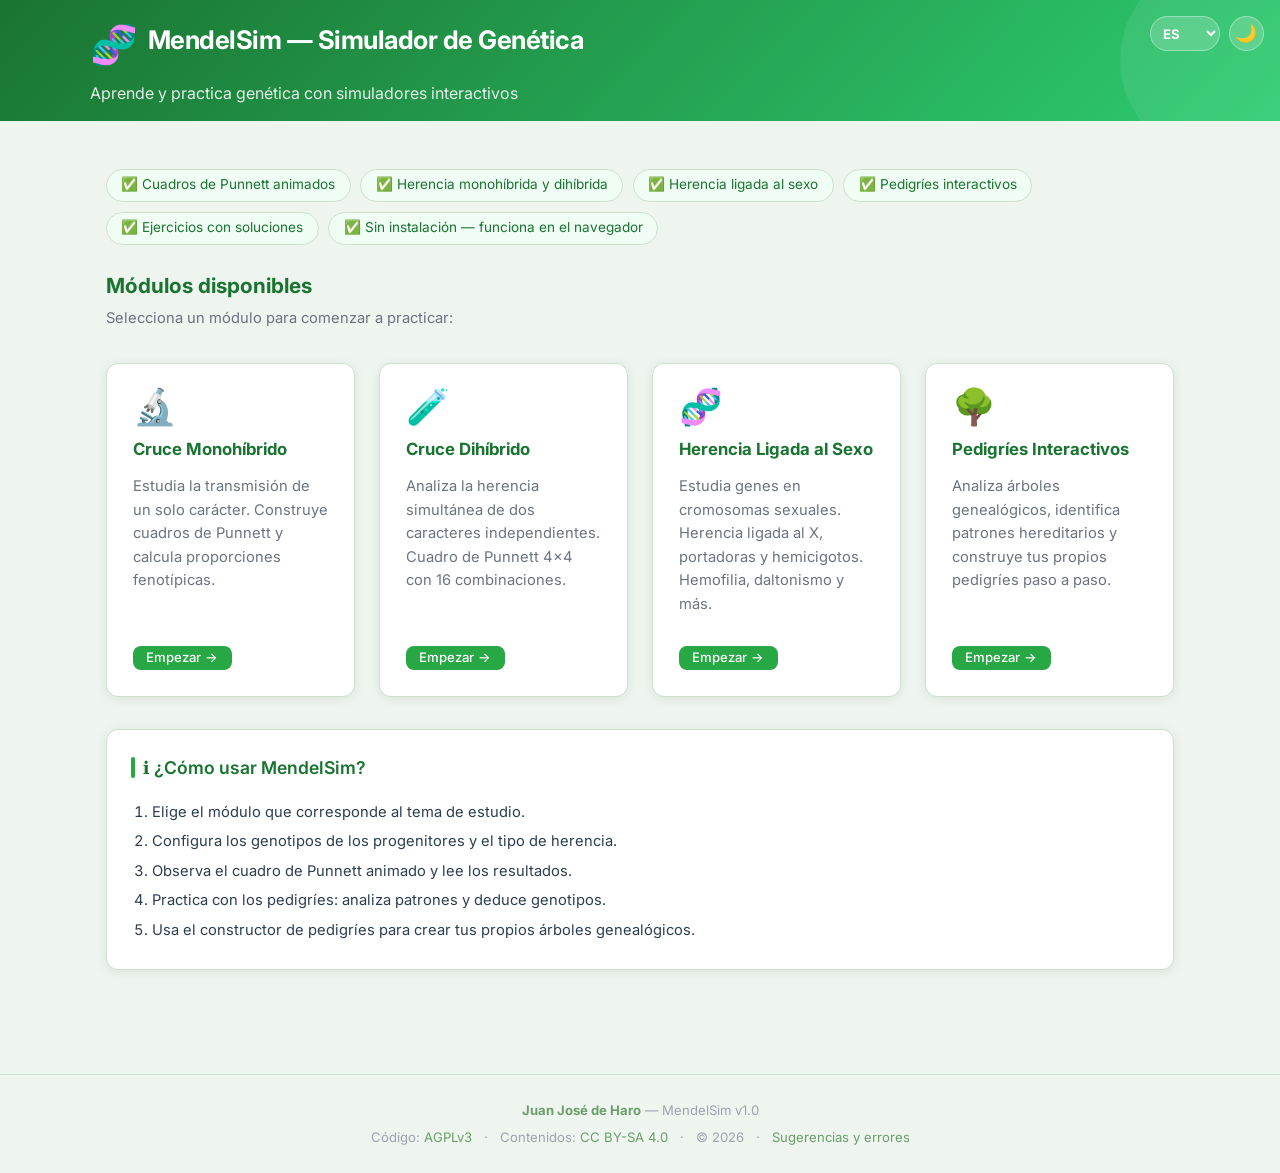
==== index.html @ 5f9aeab6 "Traducir página principal al catalán" ====
<!DOCTYPE html>
<html lang="es">
<head>
  <meta charset="UTF-8">
  <meta name="viewport" content="width=device-width, initial-scale=1.0">
  <title>MendelSim — Simulador de Genética</title>
  <link rel="icon" type="image/svg+xml" href="favicon.svg">
  <link rel="stylesheet" href="css/style.css">
  <script src="js/darkmode.js"></script>
  <style>
    .hero-subtitle {
      font-size: 1.1rem;
      opacity: 0.9;
      max-width: 600px;
    }
    .module-card .module-icon { line-height: 1; }
    .modules-section h2 {
      font-size: 1.3rem;
      font-weight: 700;
      color: var(--primary);
      margin-bottom: 0.3rem;
    }
    .modules-section p {
      font-size: 0.92rem;
      color: #6b7280;
      margin-bottom: 0.5rem;
    }
    .feature-list {
      list-style: none;
      padding: 0;
      display: flex;
      flex-wrap: wrap;
      gap: 0.6rem;
      margin: 1.5rem 0;
    }
    .feature-list li {
      background: #f0fdf4;
      border: 1px solid var(--border);
      border-radius: 20px;
      padding: 0.3rem 0.9rem;
      font-size: 0.85rem;
      color: var(--primary);
      display: flex;
      align-items: center;
      gap: 0.3rem;
    }
  </style>
</head>
<body>

<header class="header">
  <div class="header-content">
    <span class="logo">🧬</span>
    <h1>MendelSim — Simulador de Genética</h1>
    <p class="hero-subtitle">Aprende y practica genética con simuladores interactivos</p>
  </div>
  <div class="header-controls">
    <label class="language-control" for="languageSelect">
      <span id="languageLabel" class="sr-only">Idioma</span>
      <select id="languageSelect" aria-label="Idioma">
        <option value="es">ES</option>
        <option value="ca">CA</option>
      </select>
    </label>
    <button id="darkToggle" class="dark-toggle" title="Modo oscuro">🌙</button>
  </div>
</header>

<div class="container">

  <ul class="feature-list">
    <li>✅ Cuadros de Punnett animados</li>
    <li>✅ Herencia monohíbrida y dihíbrida</li>
    <li>✅ Herencia ligada al sexo</li>
    <li>✅ Pedigríes interactivos</li>
    <li>✅ Ejercicios con soluciones</li>
    <li>✅ Sin instalación — funciona en el navegador</li>
  </ul>

  <div class="modules-section">
    <h2>Módulos disponibles</h2>
    <p>Selecciona un módulo para comenzar a practicar:</p>

    <div class="module-grid">

      <!-- Monohíbrido -->
      <a class="module-card" href="modulos/monohibrido.html">
        <div class="module-icon">🔬</div>
        <h3>Cruce Monohíbrido</h3>
        <p>Estudia la transmisión de un solo carácter. Construye cuadros de Punnett y calcula proporciones fenotípicas.</p>
        <div class="card-footer">
          <span class="btn btn-primary btn-sm">Empezar →</span>
        </div>
      </a>

      <!-- Dihíbrido -->
      <a class="module-card" href="modulos/dihibrido.html">
        <div class="module-icon">🧪</div>
        <h3>Cruce Dihíbrido</h3>
        <p>Analiza la herencia simultánea de dos caracteres independientes. Cuadro de Punnett 4×4 con 16 combinaciones.</p>
        <div class="card-footer">
          <span class="btn btn-primary btn-sm">Empezar →</span>
        </div>
      </a>

      <!-- Ligado al sexo -->
      <a class="module-card" href="modulos/ligado-sexo.html">
        <div class="module-icon">🧬</div>
        <h3>Herencia Ligada al Sexo</h3>
        <p>Estudia genes en cromosomas sexuales. Herencia ligada al X, portadoras y hemicigotos. Hemofilia, daltonismo y más.</p>
        <div class="card-footer">
          <span class="btn btn-primary btn-sm">Empezar →</span>
        </div>
      </a>

      <!-- Pedigríes -->
      <a class="module-card" href="modulos/pedigri.html">
        <div class="module-icon">🌳</div>
        <h3>Pedigríes Interactivos</h3>
        <p>Analiza árboles genealógicos, identifica patrones hereditarios y construye tus propios pedigríes paso a paso.</p>
        <div class="card-footer">
          <span class="btn btn-primary btn-sm">Empezar →</span>
        </div>
      </a>

    </div>
  </div>

  <div class="card">
    <div class="card-title">ℹ️ ¿Cómo usar MendelSim?</div>
    <ol style="padding-left:1.3rem; font-size:0.92rem; line-height:2;">
      <li>Elige el módulo que corresponde al tema de estudio.</li>
      <li>Configura los genotipos de los progenitores y el tipo de herencia.</li>
      <li>Observa el cuadro de Punnett animado y lee los resultados.</li>
      <li>Practica con los pedigríes: analiza patrones y deduce genotipos.</li>
      <li>Usa el constructor de pedigríes para crear tus propios árboles genealógicos.</li>
    </ol>
  </div>

</div>

<footer>
  <div>
    <strong><a href="https://bilateria.org" target="_blank" rel="noopener">Juan José de Haro</a></strong> &mdash; MendelSim v1.0
  </div>
  <div style="margin-top:0.3rem">
    Código: <a href="https://www.gnu.org/licenses/agpl-3.0.html" target="_blank" rel="noopener">AGPLv3</a>
    &nbsp;&nbsp;·&nbsp;&nbsp;
    Contenidos: <a href="https://creativecommons.org/licenses/by-sa/4.0/" target="_blank" rel="noopener">CC BY-SA 4.0</a>
    &nbsp;&nbsp;·&nbsp;&nbsp;
    &copy; 2026
    &nbsp;&nbsp;·&nbsp;&nbsp;
    <a href="https://github.com/mendelsim/mendelsim.github.io/issues" target="_blank" rel="noopener">Sugerencias y errores</a>
  </div>
</footer>

<script src="js/i18n.js"></script>
<script>
const INDEX_CA = {
  pageTitle: 'MendelSim — Simulador de genètica',
  heading: 'MendelSim — Simulador de genètica',
  subtitle: 'Aprèn i practica genètica amb simuladors interactius',
  features: [
    '✅ Quadres de Punnett animats',
    '✅ Herència monohíbrida i dihíbrida',
    '✅ Herència lligada al sexe',
    '✅ Pedigrís interactius',
    '✅ Exercicis amb solucions',
    '✅ Sense instal·lació — funciona al navegador',
  ],
  modulesTitle: 'Mòduls disponibles',
  modulesIntro: 'Selecciona un mòdul per començar a practicar:',
  modules: [
    {
      title: 'Encreuament monohíbrid',
      description: 'Estudia la transmissió d’un sol caràcter. Construeix quadres de Punnett i calcula proporcions fenotípiques.',
    },
    {
      title: 'Encreuament dihíbrid',
      description: 'Analitza l’herència simultània de dos caràcters independents. Quadre de Punnett 4×4 amb 16 combinacions.',
    },
    {
      title: 'Herència lligada al sexe',
      description: 'Estudia gens en cromosomes sexuals. Herència lligada a l’X, portadores i hemizigots. Hemofília, daltonisme i més.',
    },
    {
      title: 'Pedigrís interactius',
      description: 'Analitza arbres genealògics, identifica patrons hereditaris i construeix els teus propis pedigrís pas a pas.',
    },
  ],
  start: 'Començar →',
  howTitle: 'ℹ️ Com s’utilitza MendelSim?',
  steps: [
    'Tria el mòdul que correspon al tema d’estudi.',
    'Configura els genotips dels progenitors i el tipus d’herència.',
    'Observa el quadre de Punnett animat i llegeix els resultats.',
    'Practica amb els pedigrís: analitza patrons i dedueix genotips.',
    'Fes servir el constructor de pedigrís per crear els teus propis arbres genealògics.',
  ],
  footerCode: 'Codi',
  footerContent: 'Continguts',
  footerIssues: 'Suggeriments i errors',
};

function initLanguageSelector() {
  const select = document.getElementById('languageSelect');
  if (!select || !window.MendelSimI18n) return;
  const locale = MendelSimI18n.getLocale();
  select.value = locale === 'ca' ? 'ca' : 'es';
  select.addEventListener('change', () => {
    const nextLocale = select.value === 'ca' ? 'ca' : 'es';
    MendelSimI18n.setLocale(nextLocale);
    const url = new URL(window.location.href);
    if (nextLocale === 'ca') {
      url.searchParams.set('lang', 'ca');
    } else {
      url.searchParams.delete('lang');
    }
    window.location.href = `${url.pathname}${url.search}${url.hash}`;
  });
}

function propagateLocaleLinks() {
  if (window.MendelSimI18n?.getLocale() !== 'ca') return;
  document.querySelectorAll('.module-card').forEach(link => {
    const url = new URL(link.getAttribute('href'), window.location.href);
    url.searchParams.set('lang', 'ca');
    link.setAttribute('href', `modulos/${url.pathname.split('/').pop()}${url.search}`);
  });
}

function applyCatalan() {
  if (window.MendelSimI18n?.getLocale() !== 'ca') return;
  document.documentElement.lang = 'ca';
  document.title = INDEX_CA.pageTitle;
  document.querySelector('.header h1').textContent = INDEX_CA.heading;
  document.querySelector('.hero-subtitle').textContent = INDEX_CA.subtitle;
  document.getElementById('darkToggle')?.setAttribute('title', 'Mode fosc');
  document.querySelectorAll('.feature-list li').forEach((li, index) => {
    li.textContent = INDEX_CA.features[index] || li.textContent;
  });
  document.querySelector('.modules-section h2').textContent = INDEX_CA.modulesTitle;
  document.querySelector('.modules-section > p').textContent = INDEX_CA.modulesIntro;
  document.querySelectorAll('.module-card').forEach((card, index) => {
    const data = INDEX_CA.modules[index];
    if (!data) return;
    card.querySelector('h3').textContent = data.title;
    card.querySelector('p').textContent = data.description;
    card.querySelector('.btn').textContent = INDEX_CA.start;
  });
  document.querySelector('.card-title').textContent = INDEX_CA.howTitle;
  document.querySelectorAll('.card ol li').forEach((li, index) => {
    li.textContent = INDEX_CA.steps[index] || li.textContent;
  });
  const footer = document.querySelector('footer div:last-child');
  if (footer) {
    footer.innerHTML = `
    ${INDEX_CA.footerCode}: <a href="https://www.gnu.org/licenses/agpl-3.0.html" target="_blank" rel="noopener">AGPLv3</a>
    &nbsp;&nbsp;·&nbsp;&nbsp;
    ${INDEX_CA.footerContent}: <a href="https://creativecommons.org/licenses/by-sa/4.0/" target="_blank" rel="noopener">CC BY-SA 4.0</a>
    &nbsp;&nbsp;·&nbsp;&nbsp;
    &copy; 2026
    &nbsp;&nbsp;·&nbsp;&nbsp;
    <a href="https://github.com/mendelsim/mendelsim.github.io/issues" target="_blank" rel="noopener">${INDEX_CA.footerIssues}</a>
  `;
  }
}

initLanguageSelector();
applyCatalan();
propagateLocaleLinks();
</script>
</body>
</html>
---- css/style.css ----
/* MendelSim — Simulador de Genética */
/* Google Fonts */
@import url('https://fonts.googleapis.com/css2?family=Inter:wght@300;400;500;600;700&family=Fira+Mono:wght@400;500&display=swap');

/* ── CSS Variables ───────────────────────────────────────── */
:root {
  --primary:       #1a7431;
  --primary-light: #28a745;
  --accent:        #f0a500;
  --affected:      #c0392b;
  --carrier:       #e67e22;
  --bg:            #eef4ee;
  --card:          #ffffff;
  --text:          #2c3e50;
  --border:        #cde0cd;
  --shadow:        0 2px 12px rgba(0,0,0,0.08);
  --radius:        12px;
  --font:          'Inter', system-ui, sans-serif;
  --mono:          'Fira Mono', 'Consolas', monospace;
}

/* ── Reset & Base ────────────────────────────────────────── */
*, *::before, *::after { box-sizing: border-box; margin: 0; padding: 0; }
html { scroll-behavior: smooth; }
body {
  font-family: var(--font);
  background: var(--bg);
  color: var(--text);
  line-height: 1.6;
  min-height: 100vh;
}
a { color: var(--primary); text-decoration: none; }
a:hover { text-decoration: underline; }
img { max-width: 100%; }

/* ── Header ──────────────────────────────────────────────── */
.header {
  background: linear-gradient(135deg, var(--primary) 0%, #2ecc71 100%);
  color: #fff;
  padding: 0.9rem 1.5rem;
  position: relative;
  overflow: hidden;
}
.header::before {
  content: '';
  position: absolute;
  top: -40px; right: -40px;
  width: 200px; height: 200px;
  background: rgba(255,255,255,0.07);
  border-radius: 50%;
}
.header .logo {
  font-size: 2.4rem;
  display: inline;
  vertical-align: middle;
  margin-right: 0.35rem;
}
.header h1 {
  display: inline;
  font-size: clamp(1.2rem, 3vw, 1.6rem);
  font-weight: 700;
  letter-spacing: -0.5px;
}
.header p {
  font-size: 1rem;
  opacity: 0.88;
  margin-top: 0.3rem;
}
.header .back-btn {
  position: absolute;
  top: 1.2rem; left: 1.2rem;
  background: rgba(255,255,255,0.18);
  color: #fff;
  border: 1px solid rgba(255,255,255,0.35);
  padding: 0.4rem 1rem;
  border-radius: 20px;
  font-size: 0.85rem;
  cursor: pointer;
  transition: background 0.2s;
  text-decoration: none;
  display: inline-flex;
  align-items: center;
  gap: 0.35rem;
}
.header .back-btn:hover { background: rgba(255,255,255,0.3); text-decoration: none; }
.header-content { max-width: 1100px; margin: 0 auto; }
.sr-only {
  position: absolute;
  width: 1px;
  height: 1px;
  padding: 0;
  margin: -1px;
  overflow: hidden;
  clip: rect(0, 0, 0, 0);
  white-space: nowrap;
  border: 0;
}
.header-controls {
  position: absolute;
  top: 1rem;
  right: 1rem;
  display: flex;
  align-items: center;
  gap: 0.55rem;
  z-index: 1;
}
.language-control {
  display: inline-flex;
  align-items: center;
  margin: 0;
}

/* ── Container ───────────────────────────────────────────── */
.container {
  max-width: 1100px;
  margin: 0 auto;
  padding: 1.5rem 1rem 3rem;
}

/* ── Card ────────────────────────────────────────────────── */
.card {
  background: var(--card);
  border-radius: var(--radius);
  box-shadow: var(--shadow);
  border: 1px solid var(--border);
  padding: 1.5rem;
  margin-bottom: 1.5rem;
}
.card-title {
  font-size: 1.1rem;
  font-weight: 600;
  color: var(--primary);
  margin-bottom: 1rem;
  display: flex;
  align-items: center;
  gap: 0.5rem;
}
.card-title::before {
  content: '';
  display: inline-block;
  width: 4px; height: 1.2em;
  background: var(--primary-light);
  border-radius: 2px;
}

/* ── Buttons ─────────────────────────────────────────────── */
.btn {
  display: inline-flex;
  align-items: center;
  gap: 0.4rem;
  padding: 0.55rem 1.3rem;
  border-radius: 8px;
  border: none;
  font-family: var(--font);
  font-size: 0.92rem;
  font-weight: 500;
  cursor: pointer;
  transition: all 0.18s ease;
  line-height: 1;
}
.btn:focus-visible { outline: 3px solid var(--accent); outline-offset: 2px; }
.btn-primary {
  background: var(--primary-light);
  color: #fff;
}
.btn-primary:hover { background: var(--primary); transform: translateY(-1px); box-shadow: 0 4px 12px rgba(40,167,69,0.35); }
.btn-secondary {
  background: var(--accent);
  color: #fff;
}
.btn-secondary:hover { background: #d4920a; transform: translateY(-1px); }
.btn-outline {
  background: transparent;
  border: 2px solid var(--primary-light);
  color: var(--primary);
}
.btn-outline:hover { background: var(--primary-light); color: #fff; }
.btn-danger {
  background: var(--affected);
  color: #fff;
}
.btn-danger:hover { background: #a93226; }
.btn-sm { padding: 0.35rem 0.85rem; font-size: 0.82rem; }
.btn-lg { padding: 0.75rem 1.8rem; font-size: 1rem; }
.btn:disabled { opacity: 0.5; cursor: not-allowed; transform: none !important; }
.btn-group { display: flex; gap: 0.5rem; flex-wrap: wrap; align-items: center; }

/* ── Badges ──────────────────────────────────────────────── */
.badge {
  display: inline-block;
  padding: 0.2rem 0.65rem;
  border-radius: 20px;
  font-size: 0.75rem;
  font-weight: 600;
  letter-spacing: 0.02em;
  text-transform: uppercase;
}

/* ── Form elements ───────────────────────────────────────── */
label { font-size: 0.9rem; font-weight: 500; color: #4a5568; }
select, input[type="text"], input[type="number"], textarea {
  width: 100%;
  padding: 0.55rem 0.85rem;
  border: 1.5px solid var(--border);
  border-radius: 8px;
  font-family: var(--font);
  font-size: 0.92rem;
  color: var(--text);
  background: #fff;
  transition: border-color 0.2s;
}
select:focus, input:focus, textarea:focus {
  outline: none;
  border-color: var(--primary-light);
  box-shadow: 0 0 0 3px rgba(40,167,69,0.12);
}
.header .header-controls .language-control #languageSelect {
  width: 4.4rem;
  min-width: 4.4rem;
  height: 2.2rem;
  padding: 0 0.55rem;
  border: 1px solid rgba(255,255,255,0.35);
  border-radius: 999px;
  background-color: rgba(255,255,255,0.18);
  color: #fff;
  font-size: 0.82rem;
  font-weight: 700;
  line-height: 1;
  box-shadow: none;
}
.header .header-controls .language-control #languageSelect:focus {
  border-color: rgba(255,255,255,0.75);
  box-shadow: 0 0 0 3px rgba(255,255,255,0.18);
}
.header .header-controls .language-control #languageSelect option { color: #1f2937; }
.form-group { margin-bottom: 1rem; }
.form-row { display: flex; gap: 1rem; flex-wrap: wrap; }
.form-row .form-group { flex: 1; min-width: 140px; }
.radio-group { display: flex; gap: 1.2rem; flex-wrap: wrap; margin-top: 0.3rem; }
.radio-group label {
  display: flex; align-items: center; gap: 0.4rem;
  cursor: pointer; font-weight: 400; color: var(--text);
}

/* ── Punnett Grid ────────────────────────────────────────── */
.punnett-wrap {
  overflow-x: auto;
  margin: 1rem 0;
}
.punnett-grid {
  display: inline-grid;
  border-collapse: collapse;
  gap: 0;
}
.punnett-grid.mono { grid-template-columns: 60px repeat(2, 80px); }
.punnett-grid.dihybrid { grid-template-columns: 80px repeat(4, 80px); }
.punnett-cell {
  min-width: 60px; min-height: 52px;
  border: 1.5px solid var(--border);
  display: flex; align-items: center; justify-content: center;
  font-family: var(--mono);
  font-size: 0.95rem;
  font-weight: 500;
  background: #fafafa;
  transition: all 0.25s ease;
  padding: 0.3rem;
  text-align: center;
}
.punnett-cell.header-cell {
  background: var(--primary);
  color: #fff;
  font-family: var(--font);
  font-weight: 600;
  font-size: 0.9rem;
}
.punnett-cell.row-header {
  background: #e8f5e9;
  color: var(--primary);
  font-weight: 600;
}
.punnett-cell.corner { background: var(--primary); }
.punnett-cell.result {
  opacity: 0;
  transform: scale(0.7);
  background: #fff;
}
.punnett-cell.result.show {
  opacity: 1;
  transform: scale(1);
}
/* Phenotype coloring for cells */
.punnett-cell.pheno-dom   { background: #d1fae5; color: #065f46; }
.punnett-cell.pheno-rec   { background: #fee2e2; color: #991b1b; }
.punnett-cell.pheno-inter { background: #fef3c7; color: #92400e; }
.punnett-cell.pheno-a     { background: #dbeafe; color: #1e3a8a; }
.punnett-cell.pheno-b     { background: #ede9fe; color: #5b21b6; }
.punnett-cell.pheno-ab    { background: #fce7f3; color: #9d174d; }
.punnett-cell.pheno-xnorm { background: #dcfce7; color: #166534; }
.punnett-cell.pheno-xcarr { background: #ffedd5; color: #9a3412; }
.punnett-cell.pheno-xaff  { background: #fee2e2; color: #991b1b; }

/* ── Ratio Bar ───────────────────────────────────────────── */
.ratio-bar-wrap { margin: 0.6rem 0; }
.ratio-bar-label {
  font-size: 0.85rem;
  margin-bottom: 0.2rem;
  display: flex;
  justify-content: space-between;
}
.ratio-bar {
  height: 22px;
  border-radius: 11px;
  background: #e9ecef;
  overflow: hidden;
  margin-bottom: 0.4rem;
}
.ratio-bar-fill {
  height: 100%;
  border-radius: 11px;
  transition: width 0.8s ease;
  display: flex;
  align-items: center;
  justify-content: flex-end;
  padding-right: 8px;
  font-size: 0.75rem;
  font-weight: 600;
  color: #fff;
  min-width: 2rem;
}
.ratio-fill-1 { background: var(--primary-light); }
.ratio-fill-2 { background: var(--accent); }
.ratio-fill-3 { background: #8b5cf6; }
.ratio-fill-4 { background: var(--affected); }

/* ── Module Grid (index page) ────────────────────────────── */
.module-grid {
  display: grid;
  grid-template-columns: repeat(auto-fill, minmax(240px, 1fr));
  gap: 1.5rem;
  margin: 2rem 0;
}
.module-card {
  background: var(--card);
  border-radius: var(--radius);
  box-shadow: var(--shadow);
  border: 1px solid var(--border);
  padding: 1.6rem;
  display: flex;
  flex-direction: column;
  gap: 0.75rem;
  transition: transform 0.2s, box-shadow 0.2s;
  text-decoration: none;
  color: var(--text);
}
.module-card:hover {
  transform: translateY(-4px);
  box-shadow: 0 8px 28px rgba(0,0,0,0.12);
  text-decoration: none;
}
.module-card .module-icon { font-size: 2.2rem; }
.module-card h3 { font-size: 1.05rem; font-weight: 700; color: var(--primary); }
.module-card p { font-size: 0.88rem; color: #6b7280; flex: 1; }
.module-card .card-footer { margin-top: 0.5rem; }

/* ── Tabs ────────────────────────────────────────────────── */
.tabs {
  display: flex;
  gap: 0;
  border-bottom: 2px solid var(--border);
  margin-bottom: 1.5rem;
  flex-wrap: wrap;
}
.tab-btn {
  padding: 0.65rem 1.3rem;
  border: none;
  background: none;
  font-family: var(--font);
  font-size: 0.92rem;
  font-weight: 500;
  color: #6b7280;
  cursor: pointer;
  border-bottom: 3px solid transparent;
  margin-bottom: -2px;
  transition: all 0.18s;
  display: flex; align-items: center; gap: 0.35rem;
}
.tab-btn:hover { color: var(--primary); }
.tab-btn.active {
  color: var(--primary);
  border-bottom-color: var(--primary-light);
  font-weight: 600;
}
.tab-content { display: none; }
.tab-content.active { display: block; }

/* ── Alerts ──────────────────────────────────────────────── */
.alert {
  padding: 0.9rem 1.1rem;
  border-radius: 8px;
  font-size: 0.92rem;
  display: flex;
  gap: 0.7rem;
  align-items: flex-start;
  margin: 0.75rem 0;
}
.alert-icon { font-size: 1.1rem; flex-shrink: 0; margin-top: 0.05rem; }
.alert-info    { background: #eff6ff; border-left: 4px solid #3b82f6; color: #1e3a8a; }
.alert-success { background: #f0fdf4; border-left: 4px solid #22c55e; color: #14532d; }
.alert-warning { background: #fffbeb; border-left: 4px solid var(--accent); color: #78350f; }
.alert-error   { background: #fef2f2; border-left: 4px solid var(--affected); color: #7f1d1d; }

/* ── Results / Ratios ────────────────────────────────────── */
.ratio-list { list-style: none; padding: 0; }
.ratio-list li {
  display: flex; align-items: center; gap: 0.75rem;
  padding: 0.5rem 0;
  border-bottom: 1px solid #f0f0f0;
  font-size: 0.92rem;
}
.ratio-list li:last-child { border-bottom: none; }
.ratio-dot {
  width: 14px; height: 14px;
  border-radius: 50%;
  flex-shrink: 0;
}
.genotype-tag {
  font-family: var(--mono);
  background: #f3f4f6;
  padding: 0.1rem 0.5rem;
  border-radius: 5px;
  font-size: 0.88rem;
}

/* ── Pedigree specific ───────────────────────────────────── */
.pedigree-toolbar {
  display: flex;
  gap: 0.5rem;
  flex-wrap: wrap;
  padding: 0.75rem;
  background: #f8fdf8;
  border-radius: var(--radius) var(--radius) 0 0;
  border: 1px solid var(--border);
  border-bottom: none;
  align-items: center;
}
.tool-btn {
  padding: 0.4rem 0.8rem;
  border-radius: 6px;
  border: 1.5px solid var(--border);
  background: #fff;
  font-size: 0.82rem;
  font-family: var(--font);
  cursor: pointer;
  transition: all 0.15s;
  display: flex; align-items: center; gap: 0.3rem;
  white-space: nowrap;
}
.tool-btn:hover { border-color: var(--primary-light); color: var(--primary); background: #f0fdf4; }
.tool-btn.active { background: var(--primary); color: #fff; border-color: var(--primary); }
.builder-sex-toggle {
  display: inline-flex;
  border: 1.5px solid var(--border);
  border-radius: 6px;
  overflow: hidden;
  background: #fff;
}
.sex-option {
  width: 2rem;
  height: 2rem;
  border: none;
  border-right: 1px solid var(--border);
  background: #fff;
  color: var(--text);
  cursor: pointer;
  font-family: var(--font);
  font-size: 0.9rem;
  display: inline-flex;
  align-items: center;
  justify-content: center;
}
.sex-option:last-child { border-right: none; }
.sex-option:hover { background: #f0fdf4; color: var(--primary); }
.sex-option.active { background: var(--primary); color: #fff; }

.pedigree-canvas-wrap {
  border: 1.5px solid var(--border);
  border-radius: 0 0 var(--radius) var(--radius);
  overflow: hidden;
  background: #fafffe;
  position: relative;
}
.pedigree-canvas {
  display: block;
  width: 100%;
  min-height: 380px;
  cursor: crosshair;
}
.pedigree-info {
  font-size: 0.82rem;
  color: #6b7280;
  padding: 0.4rem 0.75rem;
  background: #f8fdf8;
  border: 1px solid var(--border);
  border-top: none;
  border-radius: 0 0 var(--radius) var(--radius);
  min-height: 2rem;
}

/* SVG pedigree styles */
.ped-male rect { fill: #fff; stroke: var(--text); stroke-width: 2; }
.ped-female circle { fill: #fff; stroke: var(--text); stroke-width: 2; }
.ped-affected-m rect { fill: var(--affected); stroke: var(--affected); }
.ped-affected-f circle { fill: var(--affected); stroke: var(--affected); }
.ped-carrier-f circle { fill: #fff; stroke: var(--carrier); stroke-width: 2.5; }
.ped-carrier-m rect  { fill: #fff; stroke: var(--carrier); stroke-width: 2.5; }
.ped-line { stroke: var(--text); stroke-width: 1.8; fill: none; }
.ped-label { font-family: var(--font); font-size: 11px; fill: #555; text-anchor: middle; }
.ped-genotype { font-family: var(--mono); font-size: 10px; fill: #1a7431; text-anchor: middle; font-weight: 600; }
.ped-ind { cursor: grab; touch-action: none; }
.ped-ind:active { cursor: grabbing; }
.ped-ind:hover .ped-hover-rect { opacity: 1; }
.ped-hover-rect { opacity: 0; fill: rgba(40,167,69,0.1); rx: 4; transition: opacity 0.15s; }

/* ── Q&A / Self-test ─────────────────────────────────────── */
.qa-item { border: 1px solid var(--border); border-radius: 8px; margin-bottom: 0.75rem; overflow: hidden; }
.qa-question {
  padding: 0.75rem 1rem;
  background: #f8fdf8;
  font-weight: 500;
  cursor: pointer;
  display: flex;
  justify-content: space-between;
  align-items: center;
  font-size: 0.92rem;
}
.qa-question:hover { background: #e8f5e9; }
.qa-answer {
  padding: 0.75rem 1rem;
  font-size: 0.9rem;
  border-top: 1px solid var(--border);
  display: none;
  background: #fff;
  color: #374151;
}
.qa-answer.open { display: block; }

/* ── Legend ──────────────────────────────────────────────── */
.legend { display: flex; gap: 1.2rem; flex-wrap: wrap; font-size: 0.85rem; margin: 0.75rem 0; }
.legend-item { display: flex; align-items: center; gap: 0.4rem; }
.legend-swatch {
  width: 18px; height: 18px;
  border-radius: 4px;
  border: 1.5px solid rgba(0,0,0,0.1);
  flex-shrink: 0;
}

/* ── Score display ───────────────────────────────────────── */
.score-display {
  display: inline-flex;
  align-items: center;
  gap: 0.5rem;
  background: #f0fdf4;
  border: 1.5px solid var(--border);
  border-radius: 20px;
  padding: 0.3rem 1rem;
  font-size: 0.88rem;
  font-weight: 600;
  color: var(--primary);
}

/* ── Section separators ──────────────────────────────────── */
.section-title {
  font-size: 1rem;
  font-weight: 700;
  color: var(--text);
  margin: 1.2rem 0 0.6rem;
  display: flex;
  align-items: center;
  gap: 0.5rem;
}
.step-number {
  width: 26px; height: 26px;
  background: var(--primary);
  color: #fff;
  border-radius: 50%;
  display: inline-flex;
  align-items: center;
  justify-content: center;
  font-size: 0.8rem;
  font-weight: 700;
  flex-shrink: 0;
}

/* ── Clue list ───────────────────────────────────────────── */
.clue-item {
  display: flex;
  gap: 0.6rem;
  padding: 0.6rem 0;
  border-bottom: 1px dashed #e5e7eb;
  font-size: 0.9rem;
  animation: fadeInDown 0.35s ease;
}
.clue-item:last-child { border-bottom: none; }
.clue-num {
  width: 22px; height: 22px;
  background: var(--accent);
  color: #fff;
  border-radius: 50%;
  font-size: 0.75rem;
  font-weight: 700;
  display: flex; align-items: center; justify-content: center;
  flex-shrink: 0;
}
@keyframes fadeInDown {
  from { opacity: 0; transform: translateY(-8px); }
  to   { opacity: 1; transform: translateY(0); }
}

/* ── Probability display ─────────────────────────────────── */
.prob-display {
  text-align: center;
  padding: 1.2rem;
  background: linear-gradient(135deg, #f0fdf4, #e8f5e9);
  border-radius: var(--radius);
  border: 1px solid var(--border);
}
.prob-value {
  font-size: 2.5rem;
  font-weight: 700;
  color: var(--primary);
  line-height: 1;
}
.prob-fraction {
  font-size: 1rem;
  color: #6b7280;
  margin-top: 0.2rem;
}

/* ── Footer ──────────────────────────────────────────────── */
footer {
  text-align: center;
  padding: 1.5rem 1rem;
  font-size: 0.82rem;
  color: #9ca3af;
  border-top: 1px solid var(--border);
  margin-top: 2rem;
  line-height: 1.7;
}
footer a {
  color: #6b9e6b;
  text-decoration: none;
}
footer a:hover {
  text-decoration: underline;
}

/* ── Tooltip ─────────────────────────────────────────────── */
.tooltip-box {
  position: absolute;
  background: rgba(0,0,0,0.78);
  color: #fff;
  padding: 0.3rem 0.7rem;
  border-radius: 6px;
  font-size: 0.78rem;
  pointer-events: none;
  white-space: nowrap;
  z-index: 100;
  transform: translate(-50%, -130%);
}

/* ── Divider ─────────────────────────────────────────────── */
.divider { border: none; border-top: 1.5px solid var(--border); margin: 1.5rem 0; }

/* ── Pattern label ───────────────────────────────────────── */
.pattern-result {
  text-align: center;
  padding: 1rem;
  border-radius: var(--radius);
  margin: 0.75rem 0;
  font-size: 1.2rem;
  font-weight: 700;
}
.pattern-AR { background: #fef3c7; color: #92400e; border: 2px solid #fcd34d; }
.pattern-AD { background: #dbeafe; color: #1e40af; border: 2px solid #93c5fd; }
.pattern-XR { background: #fce7f3; color: #9d174d; border: 2px solid #f9a8d4; }
.pattern-XD { background: #ede9fe; color: #6d28d9; border: 2px solid #c4b5fd; }

/* ── Dark Mode Toggle Button ─────────────────────────────── */
.dark-toggle {
  position: absolute;
  top: 1rem; right: 1rem;
  background: rgba(255,255,255,0.18);
  border: 1px solid rgba(255,255,255,0.35);
  border-radius: 50%;
  width: 2.2rem; height: 2.2rem;
  cursor: pointer;
  font-size: 1.1rem;
  display: flex; align-items: center; justify-content: center;
  transition: background 0.2s;
  line-height: 1;
  color: inherit;
  padding: 0;
}
.dark-toggle:hover { background: rgba(255,255,255,0.3); }
.header-controls .dark-toggle { position: static; flex: 0 0 auto; }

/* ── Dark Mode Variables & Overrides ─────────────────────── */
[data-theme="dark"] {
  --primary:       #4ec97a;
  --primary-light: #5fdb8b;
  --accent:        #f0a500;
  --affected:      #e05252;
  --carrier:       #f0944d;
  --bg:            #111b11;
  --card:          #192619;
  --text:          #dce8dc;
  --border:        #2a4a2a;
  --shadow:        0 2px 12px rgba(0,0,0,0.5);
}
[data-theme="dark"] body { background: var(--bg); color: var(--text); }
[data-theme="dark"] a { color: var(--primary-light); }
[data-theme="dark"] a:hover { color: var(--primary); }
[data-theme="dark"] .header {
  background: linear-gradient(135deg, #1a5e2a 0%, #28a050 100%);
}
[data-theme="dark"] label { color: #a8c4a8; }
[data-theme="dark"] select,
[data-theme="dark"] input[type="text"],
[data-theme="dark"] input[type="number"],
[data-theme="dark"] textarea {
  background: #1e301e; color: var(--text); border-color: var(--border);
}
[data-theme="dark"] select:focus,
[data-theme="dark"] input:focus,
[data-theme="dark"] textarea:focus {
  border-color: var(--primary-light);
  box-shadow: 0 0 0 3px rgba(95,219,139,0.15);
}
[data-theme="dark"] .card { background: var(--card); border-color: var(--border); }
[data-theme="dark"] .module-card { background: var(--card); border-color: var(--border); color: var(--text); }
[data-theme="dark"] .module-card p { color: #9dba9d; }
[data-theme="dark"] .module-card h3 { color: var(--primary); }
[data-theme="dark"] .feature-list li { background: #1e301e; color: var(--primary); border-color: var(--border); }
[data-theme="dark"] .modules-section p { color: #9dba9d; }
[data-theme="dark"] .tab-btn { color: #9dba9d; }
[data-theme="dark"] .tab-btn:hover { color: var(--primary); }
[data-theme="dark"] .tab-btn.active { color: var(--primary); }
[data-theme="dark"] .punnett-cell { background: #1e2e1e; color: var(--text); }
[data-theme="dark"] .punnett-cell.row-header { background: #1e361e; color: var(--primary); }
[data-theme="dark"] .punnett-cell.result { background: #1a291a; }
[data-theme="dark"] .punnett-cell.pheno-dom   { background: #0d2e1f; color: #6ee7b7; }
[data-theme="dark"] .punnett-cell.pheno-rec   { background: #2e0d0d; color: #fca5a5; }
[data-theme="dark"] .punnett-cell.pheno-inter { background: #2e2000; color: #fde68a; }
[data-theme="dark"] .punnett-cell.pheno-a     { background: #0d1a2e; color: #93c5fd; }
[data-theme="dark"] .punnett-cell.pheno-b     { background: #1a0d2e; color: #c4b5fd; }
[data-theme="dark"] .punnett-cell.pheno-ab    { background: #2e0d1e; color: #f9a8d4; }
[data-theme="dark"] .punnett-cell.pheno-xnorm { background: #0d2e16; color: #86efac; }
[data-theme="dark"] .punnett-cell.pheno-xcarr { background: #2e1a0d; color: #fdba74; }
[data-theme="dark"] .punnett-cell.pheno-xaff  { background: #2e0d0d; color: #fca5a5; }
[data-theme="dark"] .ratio-bar { background: #1e301e; }
[data-theme="dark"] .genotype-tag { background: #1e2e1e; color: var(--text); }
[data-theme="dark"] .ratio-list li { border-bottom-color: #1e301e; }
[data-theme="dark"] .qa-item { border-color: var(--border); }
[data-theme="dark"] .qa-question { background: #1a2a1a; color: var(--text); }
[data-theme="dark"] .qa-question:hover { background: #1e361e; }
[data-theme="dark"] .qa-answer { background: #192619; color: #c4d9c4; border-color: var(--border); }
[data-theme="dark"] .pedigree-toolbar { background: #162016; border-color: var(--border); }
[data-theme="dark"] .tool-btn { background: #1e301e; border-color: var(--border); color: var(--text); }
[data-theme="dark"] .tool-btn:hover { border-color: var(--primary-light); color: var(--primary); background: #1a361a; }
[data-theme="dark"] .tool-btn.active { background: var(--primary); color: #fff; border-color: var(--primary); }
[data-theme="dark"] .builder-sex-toggle { background: #1e301e; border-color: var(--border); }
[data-theme="dark"] .sex-option { background: #1e301e; color: var(--text); border-color: var(--border); }
[data-theme="dark"] .sex-option:hover { background: #1a361a; color: var(--primary); }
[data-theme="dark"] .sex-option.active { background: var(--primary); color: #fff; }
[data-theme="dark"] .pedigree-canvas-wrap { background: #141e14; border-color: var(--border); }
[data-theme="dark"] .pedigree-info { background: #162016; color: #9dba9d; border-color: var(--border); }
[data-theme="dark"] .ped-male rect { fill: #2a3e2a; stroke: var(--text); }
[data-theme="dark"] .ped-female circle { fill: #2a3e2a; stroke: var(--text); }
[data-theme="dark"] .ped-carrier-f circle { fill: #2a3e2a; stroke: var(--carrier); }
[data-theme="dark"] .ped-carrier-m rect  { fill: #2a3e2a; stroke: var(--carrier); }
[data-theme="dark"] .ped-label { fill: #a8c4a8; }
[data-theme="dark"] .ped-genotype { fill: var(--primary); }
[data-theme="dark"] .ped-line { stroke: var(--text); }
[data-theme="dark"] .ped-hover-rect { fill: rgba(95,219,139,0.12); }
[data-theme="dark"] .score-display { background: #1a2e1a; border-color: var(--border); }
[data-theme="dark"] .prob-display { background: linear-gradient(135deg, #1a2e1a, #1e361e); border-color: var(--border); }
[data-theme="dark"] .alert-info    { background: #0d1a2e; border-left-color: #3b82f6; color: #93c5fd; }
[data-theme="dark"] .alert-success { background: #0d2016; border-left-color: #22c55e; color: #86efac; }
[data-theme="dark"] .alert-warning { background: #2a1e00; border-left-color: var(--accent); color: #fde68a; }
[data-theme="dark"] .alert-error   { background: #2e0d0d; border-left-color: var(--affected); color: #fca5a5; }
[data-theme="dark"] .clue-item { border-bottom-color: #2a402a; }
[data-theme="dark"] .pattern-AR { background: #2a1a00; color: #fde68a; border-color: #7a5c00; }
[data-theme="dark"] .pattern-AD { background: #0d1a2e; color: #93c5fd; border-color: #1e3a6a; }
[data-theme="dark"] .pattern-XR { background: #2e0d1e; color: #f9a8d4; border-color: #6a1e3a; }
[data-theme="dark"] .pattern-XD { background: #1a0d2e; color: #c4b5fd; border-color: #3a1e6a; }
[data-theme="dark"] footer { color: #5a7a5a; border-top-color: var(--border); }

/* ── Responsive ──────────────────────────────────────────── */
@media (max-width: 768px) {
  .container { padding: 1rem 0.75rem 2rem; }
  .header { padding: 0.7rem 1rem; }
  .header h1 { font-size: 1.1rem; }
  .module-grid { grid-template-columns: 1fr 1fr; gap: 1rem; }
  .form-row { flex-direction: column; gap: 0.5rem; }
  .punnett-cell { min-width: 48px; min-height: 44px; font-size: 0.82rem; }
  .pedigree-toolbar { gap: 0.3rem; }
  .tool-btn { font-size: 0.75rem; padding: 0.35rem 0.6rem; }
  .tabs { gap: 0; }
  .tab-btn { padding: 0.55rem 0.9rem; font-size: 0.85rem; }
}
@media (max-width: 480px) {
  .module-grid { grid-template-columns: 1fr; }
  .header .back-btn { position: static; margin-bottom: 0.75rem; }
  .header-controls {
    top: 0.7rem;
    right: 0.7rem;
  }
  .btn-group { gap: 0.4rem; }
}
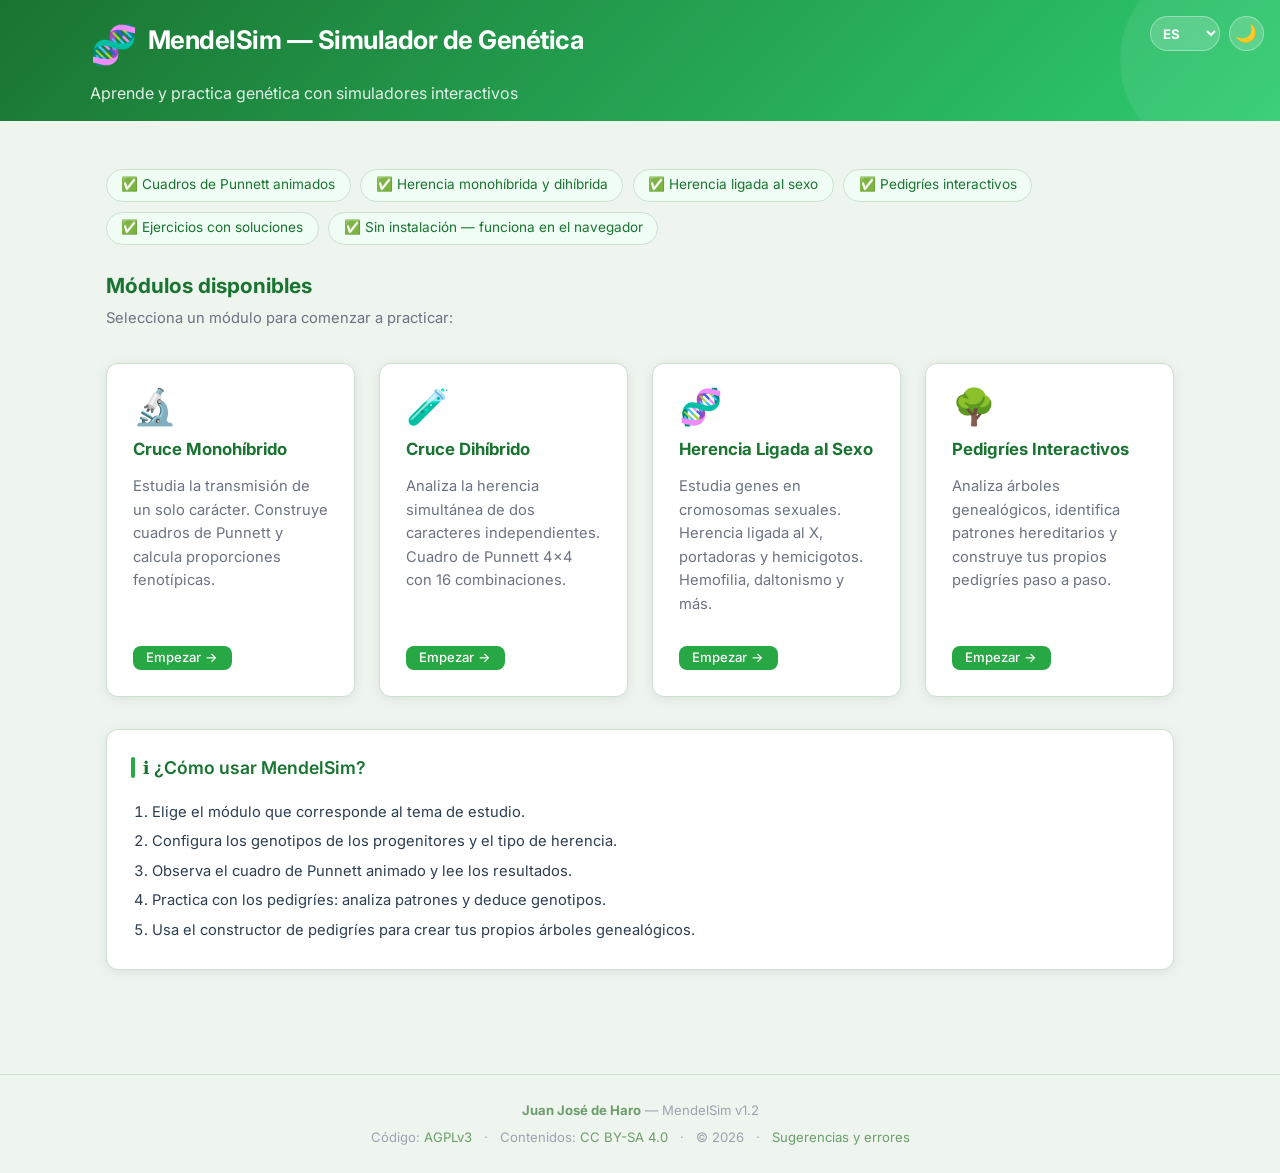
==== commit ea98b133: "Subir versión a 1.2" ====
--- a/index.html
+++ b/index.html
@@ -141,7 +141,7 @@
 
 <footer>
   <div>
-    <strong><a href="https://bilateria.org" target="_blank" rel="noopener">Juan José de Haro</a></strong> &mdash; MendelSim v1.0
+    <strong><a href="https://bilateria.org" target="_blank" rel="noopener">Juan José de Haro</a></strong> &mdash; MendelSim v1.2
   </div>
   <div style="margin-top:0.3rem">
     Código: <a href="https://www.gnu.org/licenses/agpl-3.0.html" target="_blank" rel="noopener">AGPLv3</a>
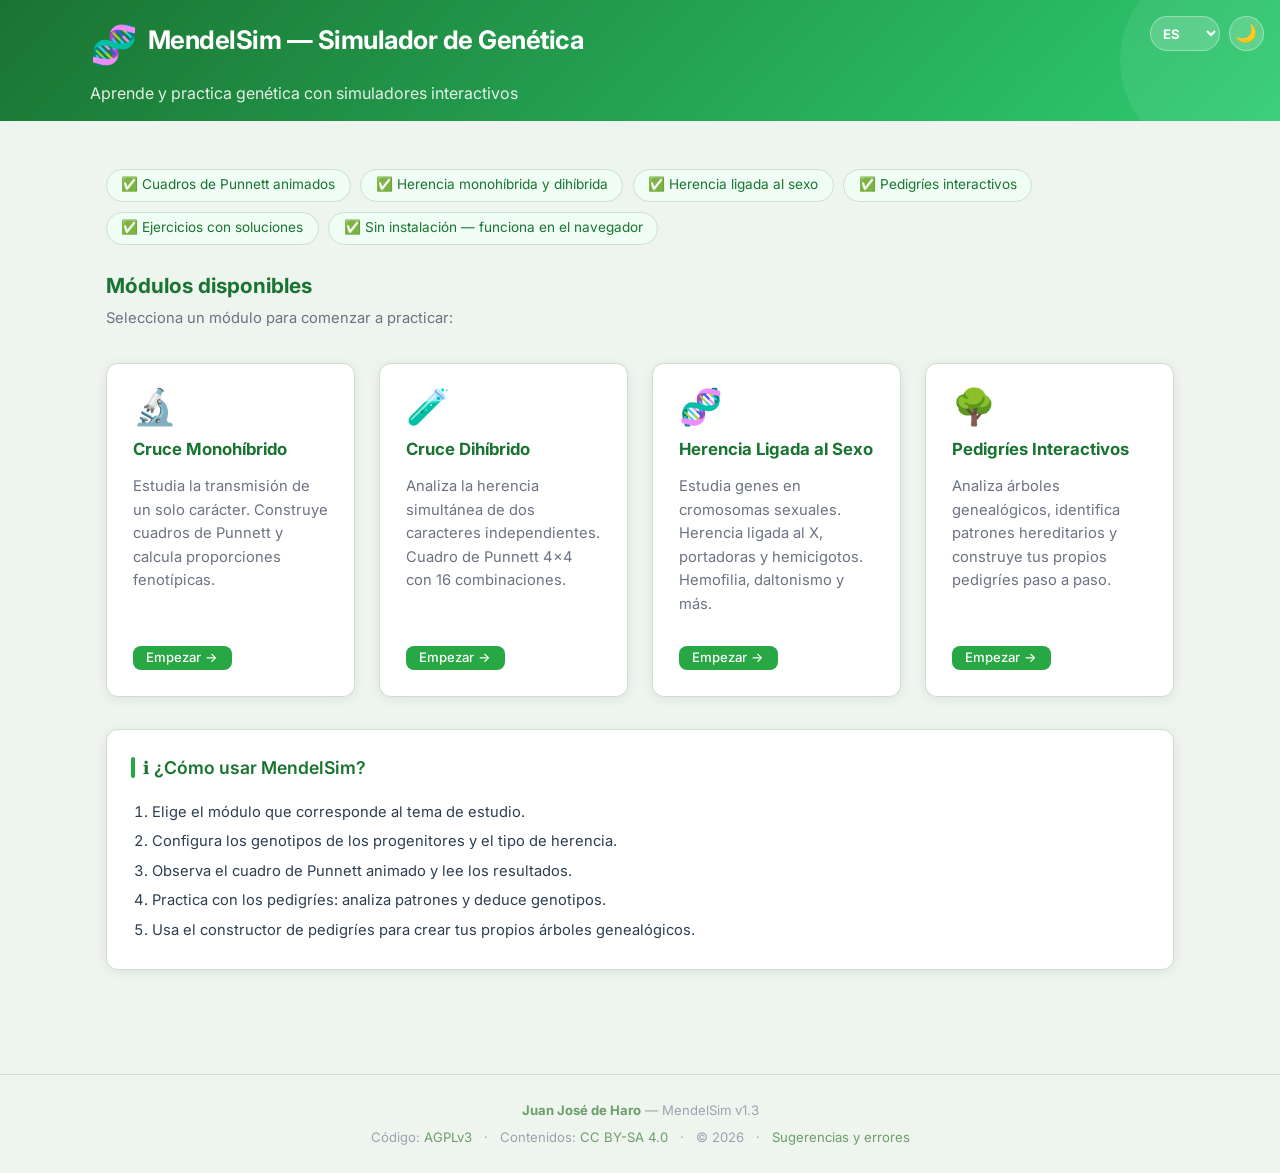
==== commit 849374aa: "Subir versión a 1.3" ====
--- a/index.html
+++ b/index.html
@@ -60,6 +60,7 @@
       <select id="languageSelect" aria-label="Idioma">
         <option value="es">ES</option>
         <option value="ca">CA</option>
+        <option value="en">EN</option>
       </select>
     </label>
     <button id="darkToggle" class="dark-toggle" title="Modo oscuro">🌙</button>
@@ -141,7 +142,7 @@
 
 <footer>
   <div>
-    <strong><a href="https://bilateria.org" target="_blank" rel="noopener">Juan José de Haro</a></strong> &mdash; MendelSim v1.2
+    <strong><a href="https://bilateria.org" target="_blank" rel="noopener">Juan José de Haro</a></strong> &mdash; MendelSim v1.3
   </div>
   <div style="margin-top:0.3rem">
     Código: <a href="https://www.gnu.org/licenses/agpl-3.0.html" target="_blank" rel="noopener">AGPLv3</a>
@@ -202,17 +203,63 @@
   footerIssues: 'Suggeriments i errors',
 };
 
+const INDEX_EN = {
+  pageTitle: 'MendelSim — Genetics Simulator',
+  heading: 'MendelSim — Genetics Simulator',
+  subtitle: 'Learn and practise genetics with interactive simulators',
+  features: [
+    '✅ Animated Punnett squares',
+    '✅ Monohybrid and dihybrid inheritance',
+    '✅ Sex-linked inheritance',
+    '✅ Interactive pedigrees',
+    '✅ Exercises with solutions',
+    '✅ No installation — runs in the browser',
+  ],
+  modulesTitle: 'Available modules',
+  modulesIntro: 'Select a module to start practising:',
+  modules: [
+    {
+      title: 'Monohybrid Cross',
+      description: 'Study the transmission of a single trait. Build Punnett squares and calculate phenotypic ratios.',
+    },
+    {
+      title: 'Dihybrid Cross',
+      description: 'Analyse the simultaneous inheritance of two independent traits. 4×4 Punnett square with 16 combinations.',
+    },
+    {
+      title: 'Sex-linked Inheritance',
+      description: 'Study genes on sex chromosomes. X-linked inheritance, carriers and hemizygotes. Haemophilia, colour blindness and more.',
+    },
+    {
+      title: 'Interactive Pedigrees',
+      description: 'Analyse family trees, identify hereditary patterns and build your own pedigrees step by step.',
+    },
+  ],
+  start: 'Start →',
+  howTitle: 'ℹ️ How to use MendelSim',
+  steps: [
+    'Choose the module that matches the topic you are studying.',
+    'Set the parental genotypes and the type of inheritance.',
+    'Observe the animated Punnett square and read the results.',
+    'Practise with pedigrees: analyse patterns and deduce genotypes.',
+    'Use the pedigree builder to create your own family trees.',
+  ],
+  footerCode: 'Code',
+  footerContent: 'Content',
+  footerIssues: 'Suggestions and bugs',
+};
+
 function initLanguageSelector() {
   const select = document.getElementById('languageSelect');
   if (!select || !window.MendelSimI18n) return;
   const locale = MendelSimI18n.getLocale();
-  select.value = locale === 'ca' ? 'ca' : 'es';
+  select.value = ['ca', 'en'].includes(locale) ? locale : 'es';
   select.addEventListener('change', () => {
-    const nextLocale = select.value === 'ca' ? 'ca' : 'es';
+    const nextLocale = select.value;
     MendelSimI18n.setLocale(nextLocale);
     const url = new URL(window.location.href);
-    if (nextLocale === 'ca') {
-      url.searchParams.set('lang', 'ca');
+    if (nextLocale !== 'es') {
+      url.searchParams.set('lang', nextLocale);
     } else {
       url.searchParams.delete('lang');
     }
@@ -221,53 +268,56 @@
 }
 
 function propagateLocaleLinks() {
-  if (window.MendelSimI18n?.getLocale() !== 'ca') return;
+  const locale = window.MendelSimI18n?.getLocale();
+  if (!locale || locale === 'es') return;
   document.querySelectorAll('.module-card').forEach(link => {
     const url = new URL(link.getAttribute('href'), window.location.href);
-    url.searchParams.set('lang', 'ca');
+    url.searchParams.set('lang', locale);
     link.setAttribute('href', `modulos/${url.pathname.split('/').pop()}${url.search}`);
   });
 }
 
-function applyCatalan() {
-  if (window.MendelSimI18n?.getLocale() !== 'ca') return;
-  document.documentElement.lang = 'ca';
-  document.title = INDEX_CA.pageTitle;
-  document.querySelector('.header h1').textContent = INDEX_CA.heading;
-  document.querySelector('.hero-subtitle').textContent = INDEX_CA.subtitle;
-  document.getElementById('darkToggle')?.setAttribute('title', 'Mode fosc');
+function applyLocale() {
+  const locale = window.MendelSimI18n?.getLocale();
+  const L = locale === 'ca' ? INDEX_CA : locale === 'en' ? INDEX_EN : null;
+  if (!L) return;
+  document.documentElement.lang = locale;
+  document.title = L.pageTitle;
+  document.querySelector('.header h1').textContent = L.heading;
+  document.querySelector('.hero-subtitle').textContent = L.subtitle;
+  document.getElementById('darkToggle')?.setAttribute('title', locale === 'en' ? 'Dark mode' : 'Mode fosc');
   document.querySelectorAll('.feature-list li').forEach((li, index) => {
-    li.textContent = INDEX_CA.features[index] || li.textContent;
-  });
-  document.querySelector('.modules-section h2').textContent = INDEX_CA.modulesTitle;
-  document.querySelector('.modules-section > p').textContent = INDEX_CA.modulesIntro;
+    li.textContent = L.features[index] || li.textContent;
+  });
+  document.querySelector('.modules-section h2').textContent = L.modulesTitle;
+  document.querySelector('.modules-section > p').textContent = L.modulesIntro;
   document.querySelectorAll('.module-card').forEach((card, index) => {
-    const data = INDEX_CA.modules[index];
+    const data = L.modules[index];
     if (!data) return;
     card.querySelector('h3').textContent = data.title;
     card.querySelector('p').textContent = data.description;
-    card.querySelector('.btn').textContent = INDEX_CA.start;
-  });
-  document.querySelector('.card-title').textContent = INDEX_CA.howTitle;
+    card.querySelector('.btn').textContent = L.start;
+  });
+  document.querySelector('.card-title').textContent = L.howTitle;
   document.querySelectorAll('.card ol li').forEach((li, index) => {
-    li.textContent = INDEX_CA.steps[index] || li.textContent;
+    li.textContent = L.steps[index] || li.textContent;
   });
   const footer = document.querySelector('footer div:last-child');
   if (footer) {
     footer.innerHTML = `
-    ${INDEX_CA.footerCode}: <a href="https://www.gnu.org/licenses/agpl-3.0.html" target="_blank" rel="noopener">AGPLv3</a>
-    &nbsp;&nbsp;·&nbsp;&nbsp;
-    ${INDEX_CA.footerContent}: <a href="https://creativecommons.org/licenses/by-sa/4.0/" target="_blank" rel="noopener">CC BY-SA 4.0</a>
+    ${L.footerCode}: <a href="https://www.gnu.org/licenses/agpl-3.0.html" target="_blank" rel="noopener">AGPLv3</a>
+    &nbsp;&nbsp;·&nbsp;&nbsp;
+    ${L.footerContent}: <a href="https://creativecommons.org/licenses/by-sa/4.0/" target="_blank" rel="noopener">CC BY-SA 4.0</a>
     &nbsp;&nbsp;·&nbsp;&nbsp;
     &copy; 2026
     &nbsp;&nbsp;·&nbsp;&nbsp;
-    <a href="https://github.com/mendelsim/mendelsim.github.io/issues" target="_blank" rel="noopener">${INDEX_CA.footerIssues}</a>
+    <a href="https://github.com/mendelsim/mendelsim.github.io/issues" target="_blank" rel="noopener">${L.footerIssues}</a>
   `;
   }
 }
 
 initLanguageSelector();
-applyCatalan();
+applyLocale();
 propagateLocaleLinks();
 </script>
 </body>
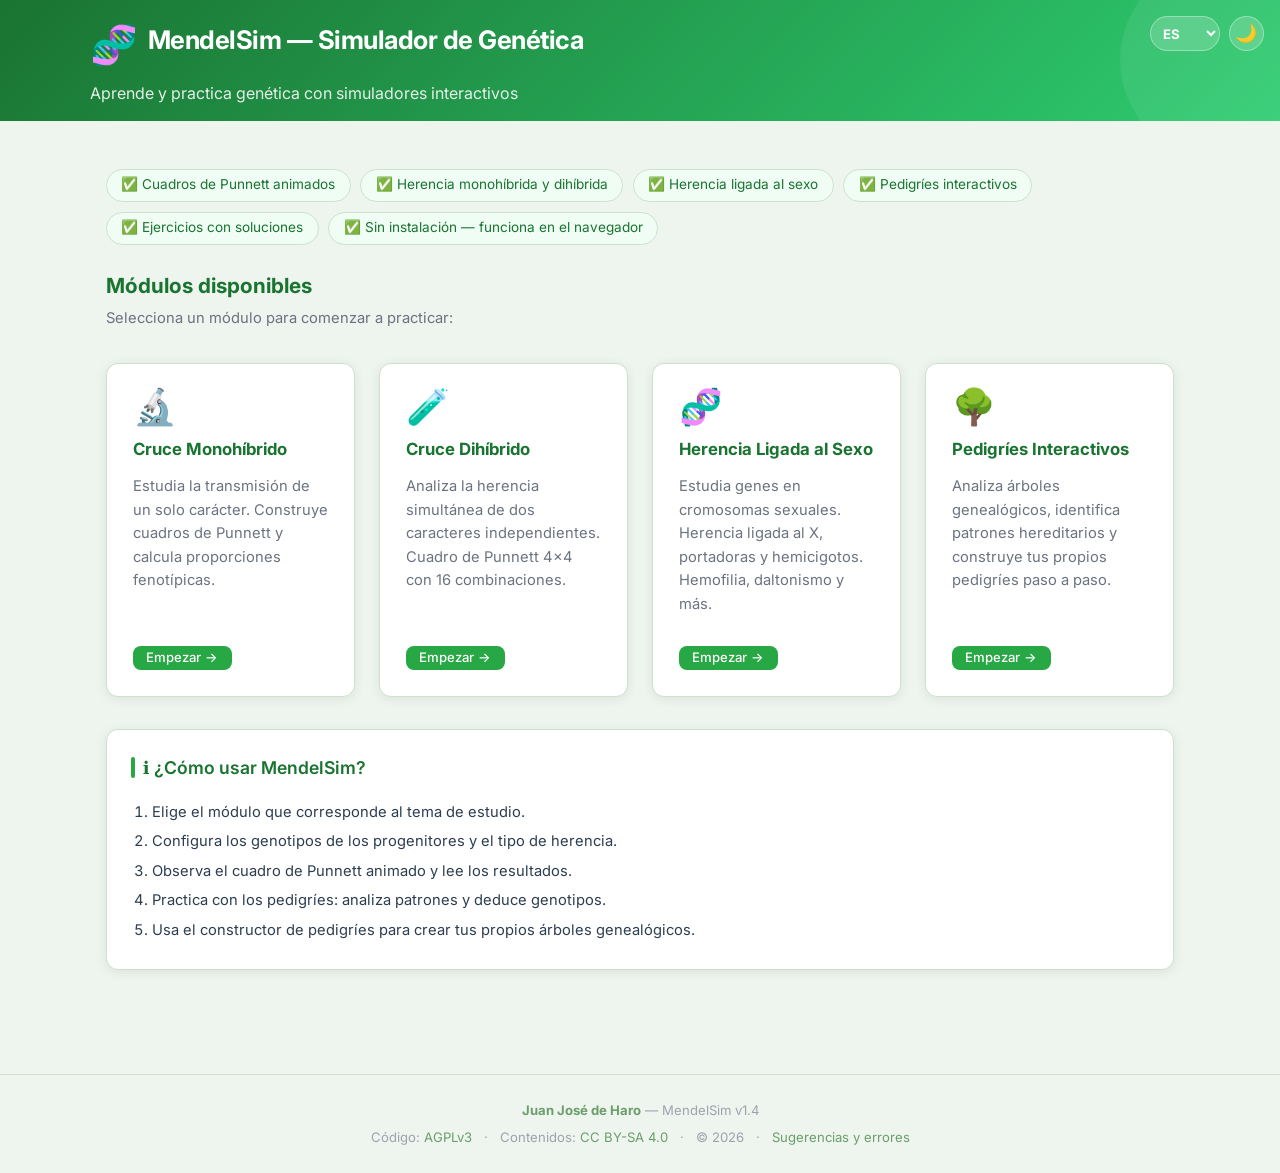
==== commit db275462: "Publicar versión 1.4" ====
--- a/index.html
+++ b/index.html
@@ -142,7 +142,7 @@
 
 <footer>
   <div>
-    <strong><a href="https://bilateria.org" target="_blank" rel="noopener">Juan José de Haro</a></strong> &mdash; MendelSim v1.3
+    <strong><a href="https://bilateria.org" target="_blank" rel="noopener">Juan José de Haro</a></strong> &mdash; MendelSim v1.4
   </div>
   <div style="margin-top:0.3rem">
     Código: <a href="https://www.gnu.org/licenses/agpl-3.0.html" target="_blank" rel="noopener">AGPLv3</a>
@@ -269,10 +269,13 @@
 
 function propagateLocaleLinks() {
   const locale = window.MendelSimI18n?.getLocale();
-  if (!locale || locale === 'es') return;
   document.querySelectorAll('.module-card').forEach(link => {
     const url = new URL(link.getAttribute('href'), window.location.href);
-    url.searchParams.set('lang', locale);
+    if (locale && locale !== 'es') {
+      url.searchParams.set('lang', locale);
+    } else {
+      url.searchParams.delete('lang');
+    }
     link.setAttribute('href', `modulos/${url.pathname.split('/').pop()}${url.search}`);
   });
 }
--- a/css/style.css
+++ b/css/style.css
@@ -392,6 +392,65 @@
 }
 .tab-content { display: none; }
 .tab-content.active { display: block; }
+.tabs.student-only-tabs {
+  justify-content: flex-start;
+}
+
+/* ── Teacher/student exercises ───────────────────────────── */
+.exercise-status {
+  min-height: 1.25rem;
+  margin-top: 0.7rem;
+  font-size: 0.84rem;
+  color: #64748b;
+}
+.exercise-status.success { color: #15803d; font-weight: 600; }
+.exercise-status.warning { color: #b45309; font-weight: 600; }
+.student-meta {
+  display: grid;
+  grid-template-columns: repeat(auto-fit, minmax(190px, 1fr));
+  gap: 0.6rem;
+  margin-top: 0.75rem;
+  font-size: 0.9rem;
+}
+.student-meta-item {
+  border: 1px solid var(--border);
+  border-radius: 6px;
+  padding: 0.55rem 0.7rem;
+  background: #fff;
+}
+.exercise-answer-section { margin-top: 1rem; }
+.exercise-answer-table {
+  width: 100%;
+  border-collapse: collapse;
+  font-size: 0.9rem;
+  margin-top: 0.55rem;
+}
+.exercise-answer-table th {
+  background: var(--primary);
+  color: #fff;
+  padding: 0.45rem 0.65rem;
+  text-align: left;
+  font-weight: 600;
+}
+.exercise-answer-table td {
+  padding: 0.45rem 0.65rem;
+  border-bottom: 1px solid #e5e7eb;
+}
+.exercise-answer-table tr:nth-child(even) td { background: #f9fafb; }
+.student-count-input {
+  max-width: 7rem;
+}
+.exercise-total {
+  color: #64748b;
+  white-space: nowrap;
+}
+.student-feedback {
+  display: none;
+  margin-top: 0.75rem;
+}
+.student-feedback.visible { display: flex; flex-direction: column; }
+.check-ok { color: #15803d; font-weight: 700; }
+.check-error { color: #b91c1c; font-weight: 700; }
 
 /* ── Alerts ──────────────────────────────────────────────── */
 .alert {
@@ -737,6 +796,12 @@
   box-shadow: 0 0 0 3px rgba(95,219,139,0.15);
 }
 [data-theme="dark"] .card { background: var(--card); border-color: var(--border); }
+[data-theme="dark"] .law-box {
+  background: linear-gradient(135deg, #0d2e1a, #0a2216);
+  border-color: var(--border);
+}
+[data-theme="dark"] .law-title { color: var(--primary); }
+[data-theme="dark"] .law-box p { color: var(--text); }
 [data-theme="dark"] .module-card { background: var(--card); border-color: var(--border); color: var(--text); }
 [data-theme="dark"] .module-card p { color: #9dba9d; }
 [data-theme="dark"] .module-card h3 { color: var(--primary); }
@@ -745,6 +810,9 @@
 [data-theme="dark"] .tab-btn { color: #9dba9d; }
 [data-theme="dark"] .tab-btn:hover { color: var(--primary); }
 [data-theme="dark"] .tab-btn.active { color: var(--primary); }
+[data-theme="dark"] .student-meta-item { background: #192619; border-color: var(--border); }
+[data-theme="dark"] .exercise-answer-table td { border-bottom-color: #1e301e; }
+[data-theme="dark"] .exercise-answer-table tr:nth-child(even) td { background: #192619; }
 [data-theme="dark"] .punnett-cell { background: #1e2e1e; color: var(--text); }
 [data-theme="dark"] .punnett-cell.row-header { background: #1e361e; color: var(--primary); }
 [data-theme="dark"] .punnett-cell.result { background: #1a291a; }
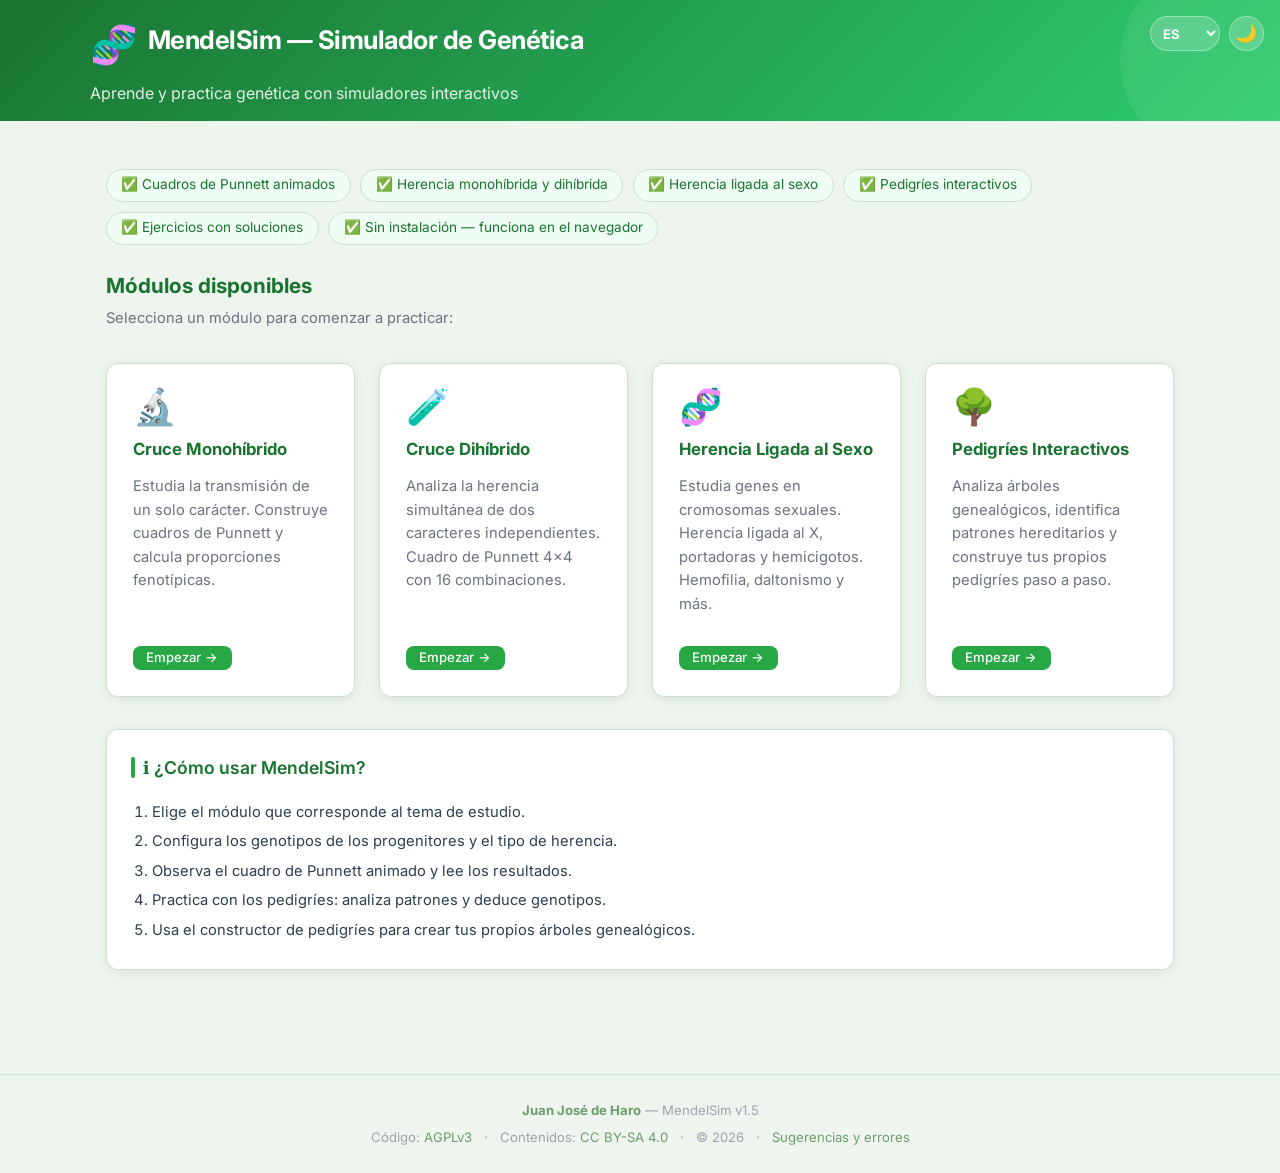
==== commit 44e55379: "Publicar versió 1.5: corregir traduccions de gènere en català i botó sense traduir - Fix genderedSta" ====
--- a/index.html
+++ b/index.html
@@ -142,7 +142,7 @@
 
 <footer>
   <div>
-    <strong><a href="https://bilateria.org" target="_blank" rel="noopener">Juan José de Haro</a></strong> &mdash; MendelSim v1.4
+    <strong><a href="https://bilateria.org" target="_blank" rel="noopener">Juan José de Haro</a></strong> &mdash; MendelSim v1.5
   </div>
   <div style="margin-top:0.3rem">
     Código: <a href="https://www.gnu.org/licenses/agpl-3.0.html" target="_blank" rel="noopener">AGPLv3</a>
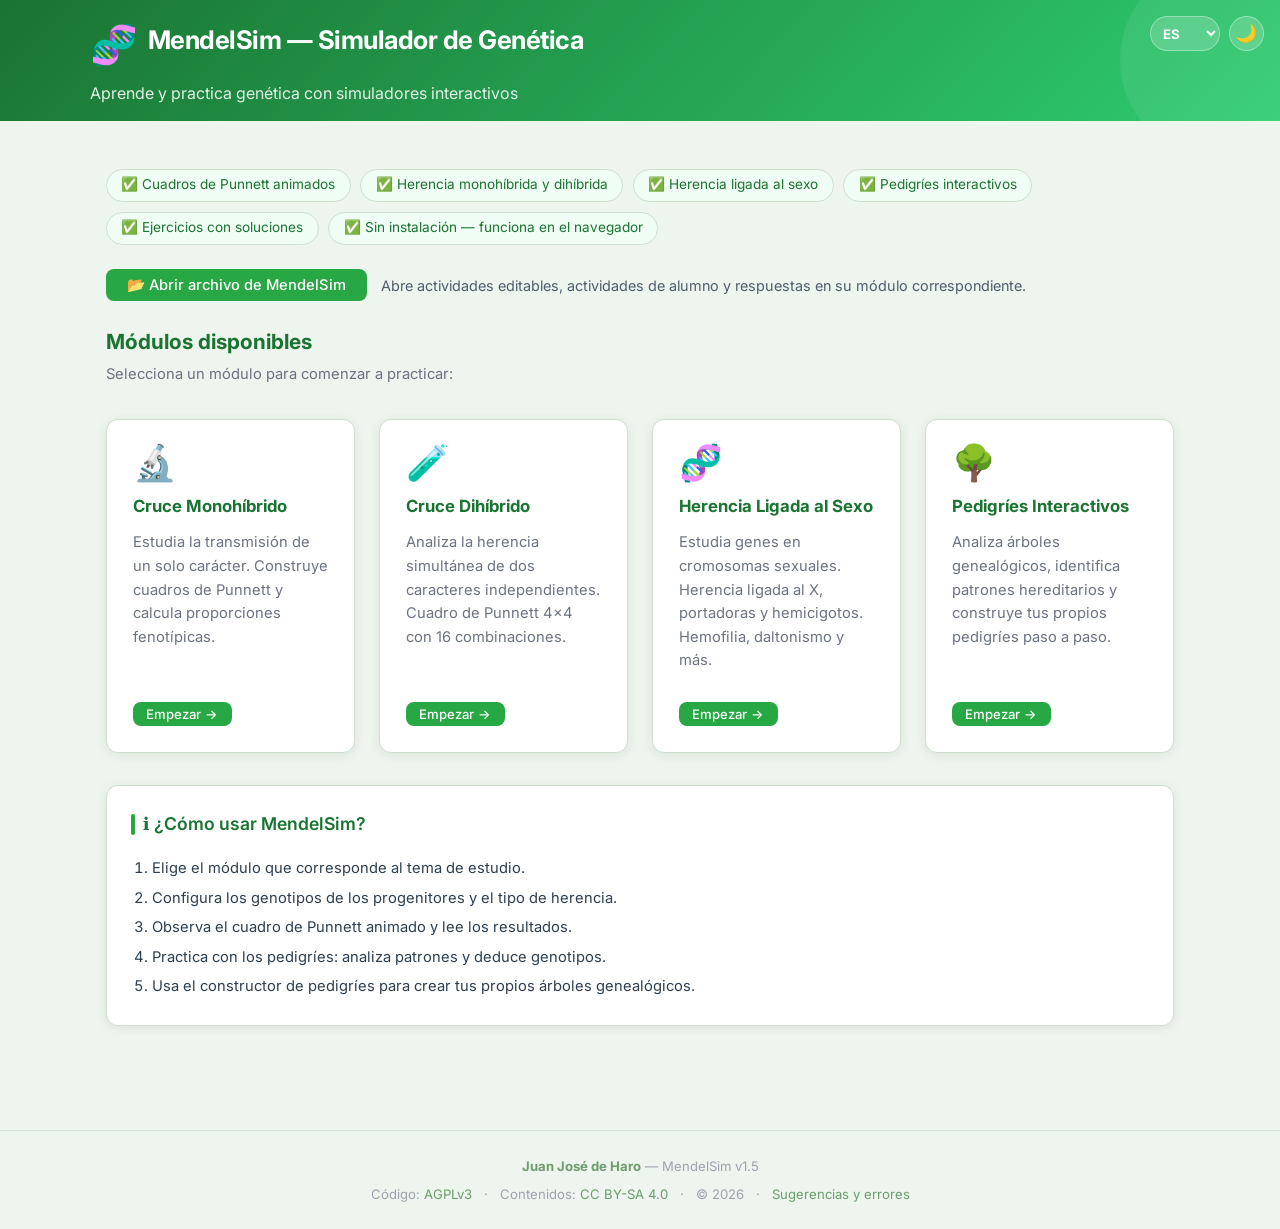
==== commit 5c193058: "Implementar 'Abrir archivo' global en el inicio y soporte para carga de JSON en todos los módulos" ====
--- a/index.html
+++ b/index.html
@@ -44,6 +44,19 @@
       align-items: center;
       gap: 0.3rem;
     }
+    .quick-open {
+      margin: 1.2rem 0 1.5rem;
+      display: flex;
+      align-items: center;
+      gap: 0.9rem;
+      flex-wrap: wrap;
+    }
+    .quick-open p {
+      margin: 0;
+      font-size: 0.9rem;
+      color: var(--text);
+      opacity: 0.82;
+    }
   </style>
 </head>
 <body>
@@ -78,6 +91,12 @@
     <li>✅ Sin instalación — funciona en el navegador</li>
   </ul>
 
+  <div class="quick-open">
+    <button class="btn btn-primary" id="homeJsonFileButton" type="button" onclick="document.getElementById('homeJsonFile').click()">📂 Abrir archivo de MendelSim</button>
+    <input type="file" id="homeJsonFile" accept=".json,application/json" style="display:none;" onchange="MendelSimJsonLauncher.openFileFromHome(event)">
+    <p>Abre actividades editables, actividades de alumno y respuestas en su módulo correspondiente.</p>
+  </div>
+
   <div class="modules-section">
     <h2>Módulos disponibles</h2>
     <p>Selecciona un módulo para comenzar a practicar:</p>
@@ -156,6 +175,8 @@
 </footer>
 
 <script src="js/i18n.js"></script>
+<script src="js/json-launcher.js"></script>
+<script src="js/button-tooltips.js"></script>
 <script>
 const INDEX_CA = {
   pageTitle: 'MendelSim — Simulador de genètica',
@@ -171,6 +192,8 @@
   ],
   modulesTitle: 'Mòduls disponibles',
   modulesIntro: 'Selecciona un mòdul per començar a practicar:',
+  quickOpenButton: '📂 Obrir fitxer de MendelSim',
+  quickOpenHint: 'Obre activitats editables, activitats d’alumne i respostes en el mòdul corresponent.',
   modules: [
     {
       title: 'Encreuament monohíbrid',
@@ -217,6 +240,8 @@
   ],
   modulesTitle: 'Available modules',
   modulesIntro: 'Select a module to start practising:',
+  quickOpenButton: '📂 Open MendelSim file',
+  quickOpenHint: 'Open editable activities, student activities and answers in the corresponding module.',
   modules: [
     {
       title: 'Monohybrid Cross',
@@ -294,6 +319,10 @@
   });
   document.querySelector('.modules-section h2').textContent = L.modulesTitle;
   document.querySelector('.modules-section > p').textContent = L.modulesIntro;
+  const quickOpenBtn = document.querySelector('.quick-open .btn');
+  const quickOpenHint = document.querySelector('.quick-open p');
+  if (quickOpenBtn && L.quickOpenButton) quickOpenBtn.textContent = L.quickOpenButton;
+  if (quickOpenHint && L.quickOpenHint) quickOpenHint.textContent = L.quickOpenHint;
   document.querySelectorAll('.module-card').forEach((card, index) => {
     const data = L.modules[index];
     if (!data) return;
@@ -322,6 +351,7 @@
 initLanguageSelector();
 applyLocale();
 propagateLocaleLinks();
+MendelSimButtonTooltips.apply();
 </script>
 </body>
 </html>
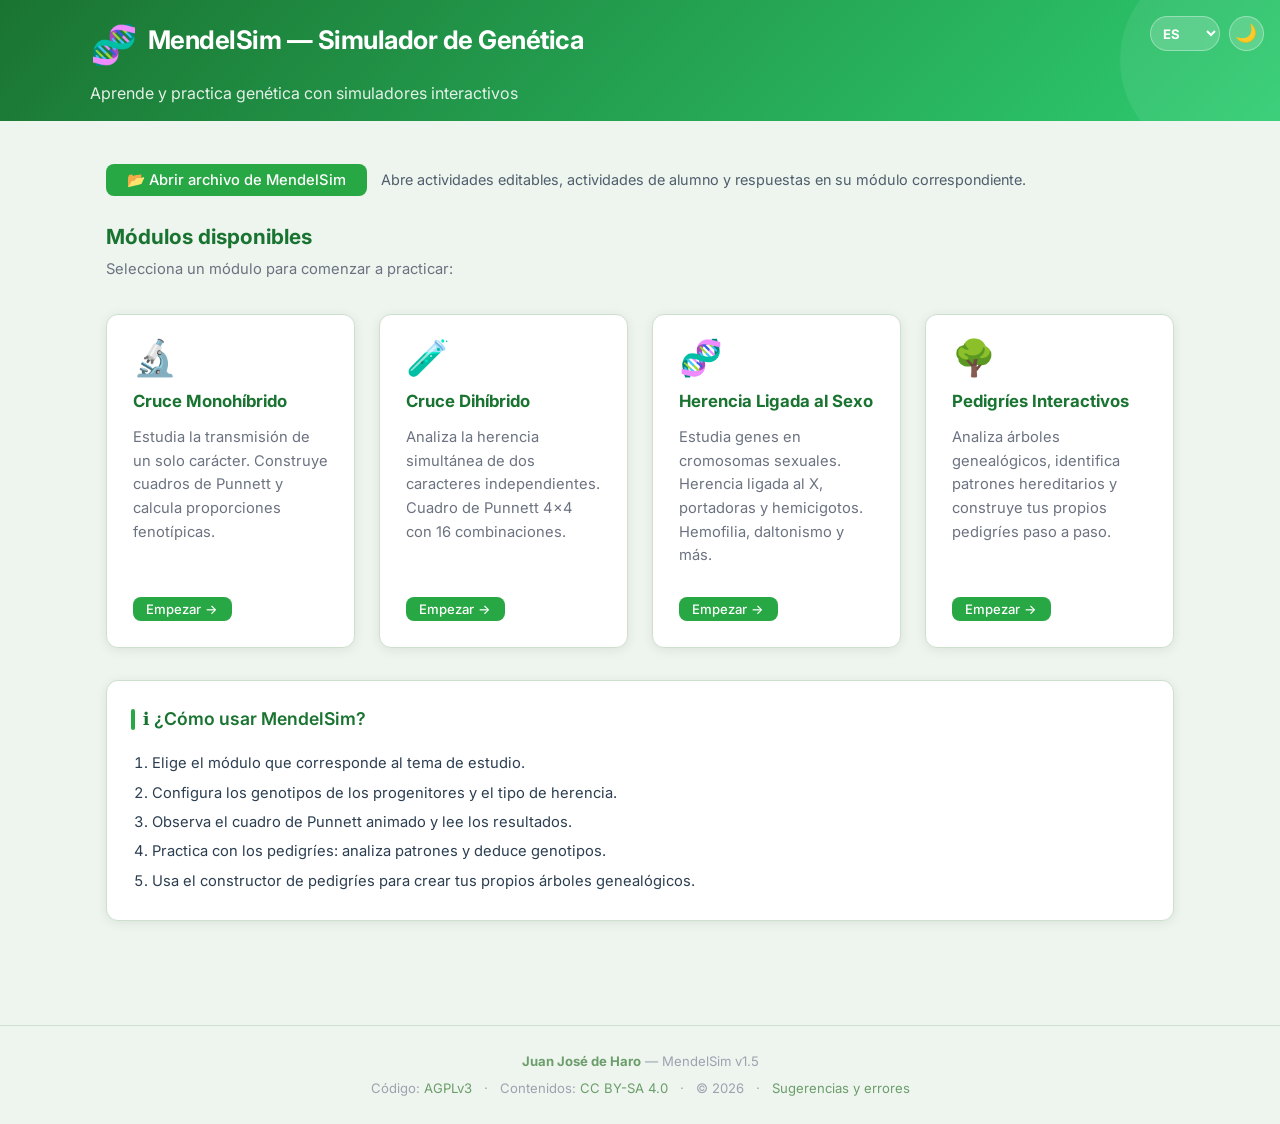
==== commit 25663f6e: "Eliminar la lista de características de la página principal" ====
--- a/index.html
+++ b/index.html
@@ -25,25 +25,6 @@
       color: #6b7280;
       margin-bottom: 0.5rem;
     }
-    .feature-list {
-      list-style: none;
-      padding: 0;
-      display: flex;
-      flex-wrap: wrap;
-      gap: 0.6rem;
-      margin: 1.5rem 0;
-    }
-    .feature-list li {
-      background: #f0fdf4;
-      border: 1px solid var(--border);
-      border-radius: 20px;
-      padding: 0.3rem 0.9rem;
-      font-size: 0.85rem;
-      color: var(--primary);
-      display: flex;
-      align-items: center;
-      gap: 0.3rem;
-    }
     .quick-open {
       margin: 1.2rem 0 1.5rem;
       display: flex;
@@ -82,15 +63,6 @@
 
 <div class="container">
 
-  <ul class="feature-list">
-    <li>✅ Cuadros de Punnett animados</li>
-    <li>✅ Herencia monohíbrida y dihíbrida</li>
-    <li>✅ Herencia ligada al sexo</li>
-    <li>✅ Pedigríes interactivos</li>
-    <li>✅ Ejercicios con soluciones</li>
-    <li>✅ Sin instalación — funciona en el navegador</li>
-  </ul>
-
   <div class="quick-open">
     <button class="btn btn-primary" id="homeJsonFileButton" type="button" onclick="document.getElementById('homeJsonFile').click()">📂 Abrir archivo de MendelSim</button>
     <input type="file" id="homeJsonFile" accept=".json,application/json" style="display:none;" onchange="MendelSimJsonLauncher.openFileFromHome(event)">
@@ -182,14 +154,6 @@
   pageTitle: 'MendelSim — Simulador de genètica',
   heading: 'MendelSim — Simulador de genètica',
   subtitle: 'Aprèn i practica genètica amb simuladors interactius',
-  features: [
-    '✅ Quadres de Punnett animats',
-    '✅ Herència monohíbrida i dihíbrida',
-    '✅ Herència lligada al sexe',
-    '✅ Pedigrís interactius',
-    '✅ Exercicis amb solucions',
-    '✅ Sense instal·lació — funciona al navegador',
-  ],
   modulesTitle: 'Mòduls disponibles',
   modulesIntro: 'Selecciona un mòdul per començar a practicar:',
   quickOpenButton: '📂 Obrir fitxer de MendelSim',
@@ -230,14 +194,6 @@
   pageTitle: 'MendelSim — Genetics Simulator',
   heading: 'MendelSim — Genetics Simulator',
   subtitle: 'Learn and practise genetics with interactive simulators',
-  features: [
-    '✅ Animated Punnett squares',
-    '✅ Monohybrid and dihybrid inheritance',
-    '✅ Sex-linked inheritance',
-    '✅ Interactive pedigrees',
-    '✅ Exercises with solutions',
-    '✅ No installation — runs in the browser',
-  ],
   modulesTitle: 'Available modules',
   modulesIntro: 'Select a module to start practising:',
   quickOpenButton: '📂 Open MendelSim file',
@@ -314,9 +270,6 @@
   document.querySelector('.header h1').textContent = L.heading;
   document.querySelector('.hero-subtitle').textContent = L.subtitle;
   document.getElementById('darkToggle')?.setAttribute('title', locale === 'en' ? 'Dark mode' : 'Mode fosc');
-  document.querySelectorAll('.feature-list li').forEach((li, index) => {
-    li.textContent = L.features[index] || li.textContent;
-  });
   document.querySelector('.modules-section h2').textContent = L.modulesTitle;
   document.querySelector('.modules-section > p').textContent = L.modulesIntro;
   const quickOpenBtn = document.querySelector('.quick-open .btn');
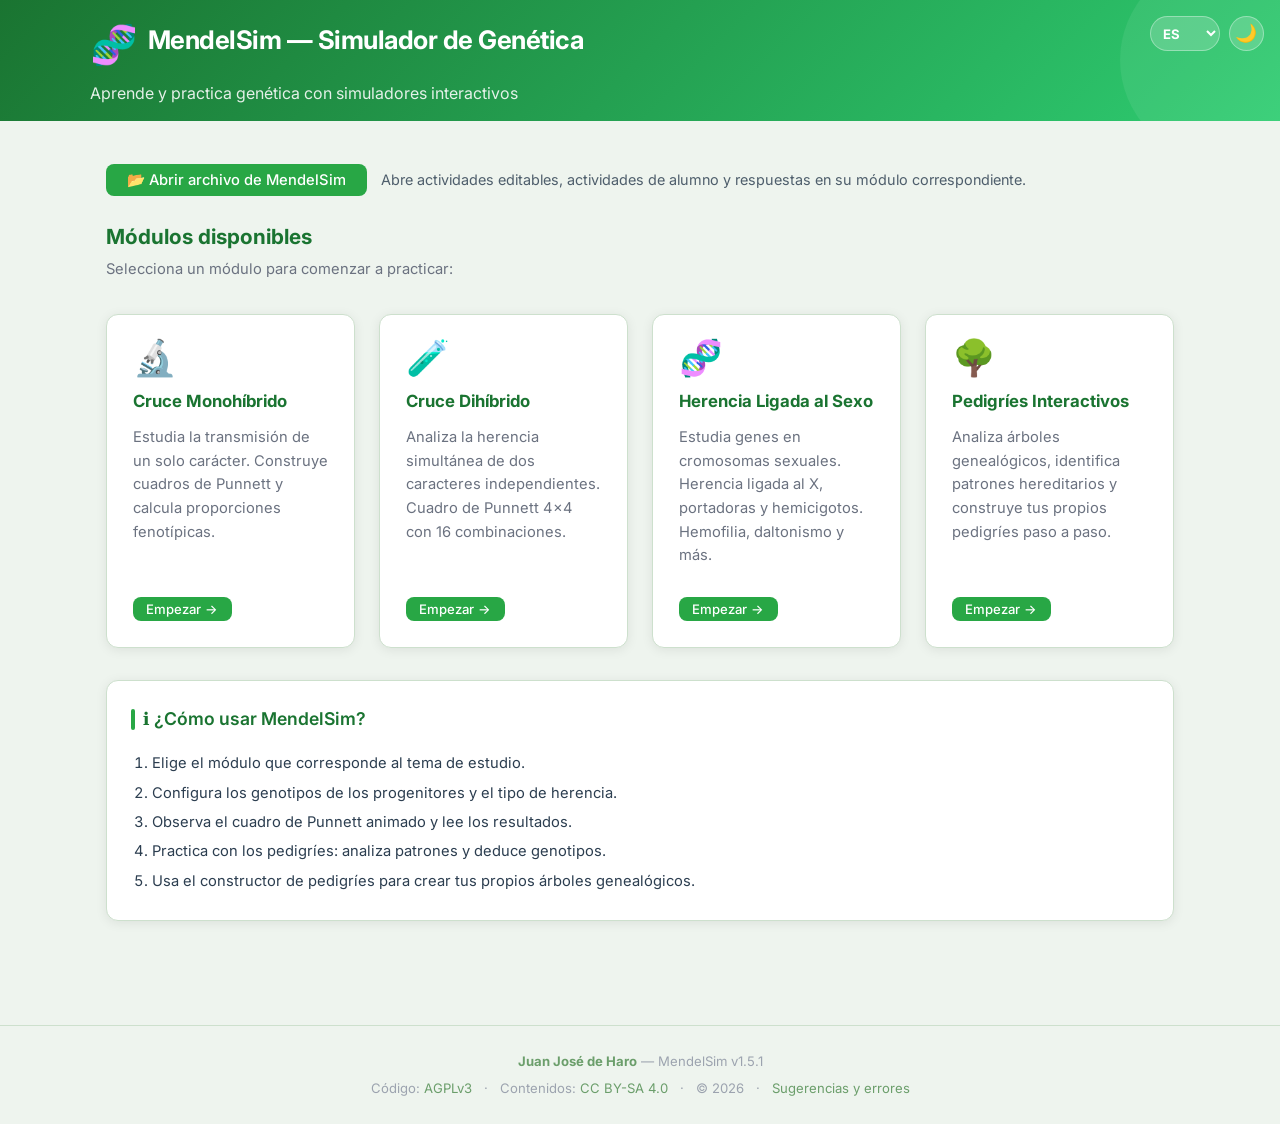
==== commit d56edcb9: "Corregir «el genotip» por «el genotipo» en el monohíbrido en castellano (v1.5.1) Co-Authored-By: Cla" ====
--- a/index.html
+++ b/index.html
@@ -133,7 +133,7 @@
 
 <footer>
   <div>
-    <strong><a href="https://bilateria.org" target="_blank" rel="noopener">Juan José de Haro</a></strong> &mdash; MendelSim v1.5
+    <strong><a href="https://bilateria.org" target="_blank" rel="noopener">Juan José de Haro</a></strong> &mdash; MendelSim v1.5.1
   </div>
   <div style="margin-top:0.3rem">
     Código: <a href="https://www.gnu.org/licenses/agpl-3.0.html" target="_blank" rel="noopener">AGPLv3</a>
